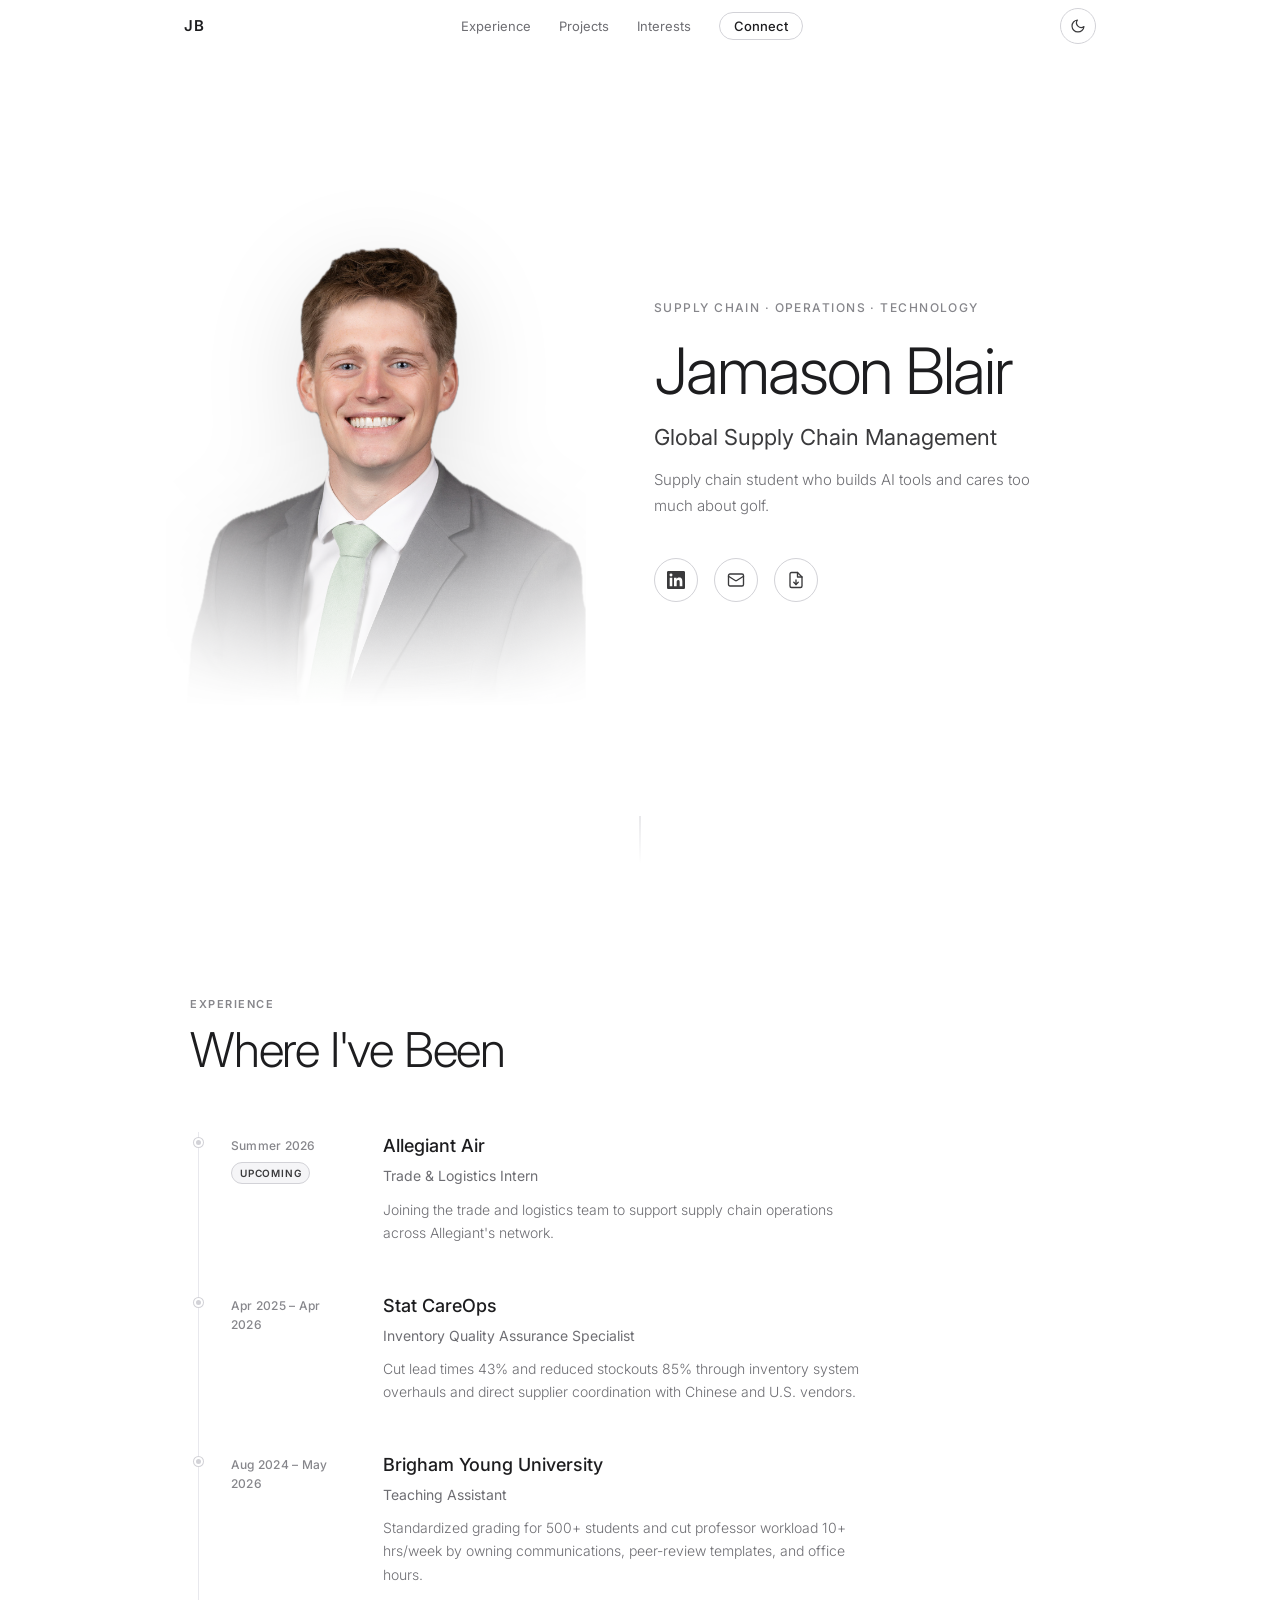
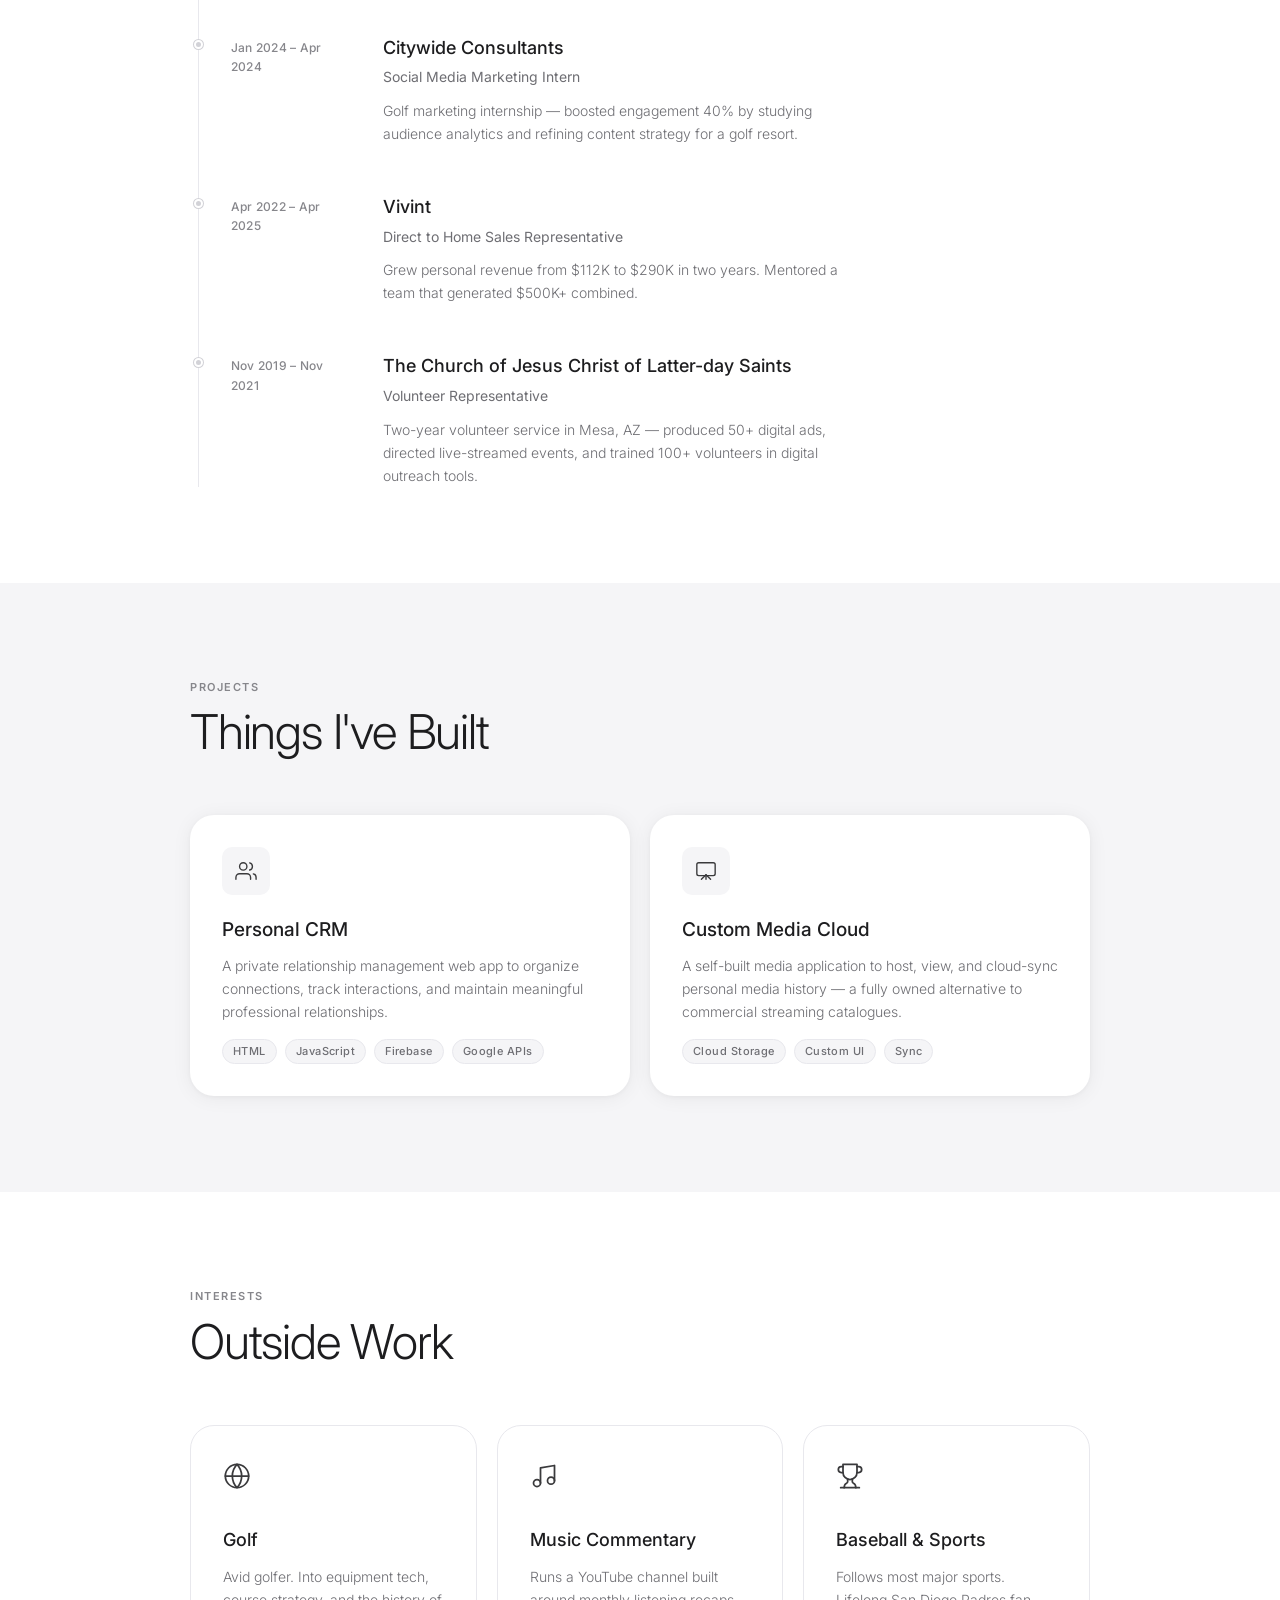
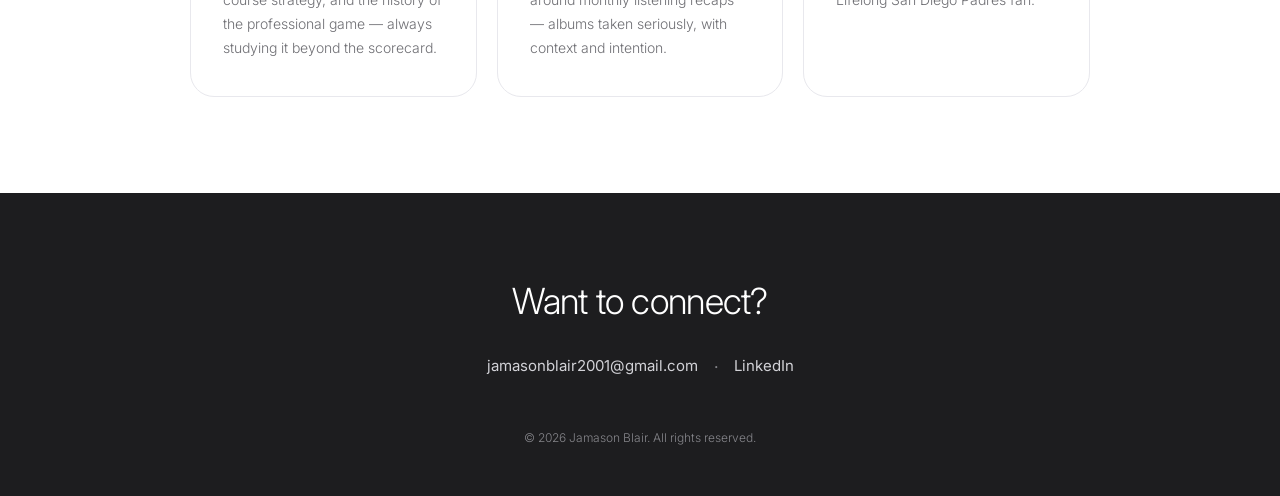
==== online-resume/index.html @ 0e2920b5 "Personalize site and enrich content from resume - Update section titles: The Impact/Builder/Human El" ====
<!DOCTYPE html>
<html lang="en" data-theme="light">
<head>
  <meta charset="UTF-8" />
  <meta name="viewport" content="width=device-width, initial-scale=1.0" />
  <meta name="description" content="Jamason Blair — Global Supply Chain Management. Supply chain student who builds AI tools and cares too much about golf." />
  <title>Jamason Blair</title>
  <meta name="theme-color" id="themeColor" content="#ffffff" />
  <link rel="preconnect" href="https://fonts.googleapis.com" />
  <link rel="preconnect" href="https://fonts.gstatic.com" crossorigin />
  <link href="https://fonts.googleapis.com/css2?family=Inter:wght@300;400;500;600&display=swap" rel="stylesheet" />
  <style>
    /* ─── Reset & Base ─────────────────────────────────────── */
    *, *::before, *::after { box-sizing: border-box; margin: 0; padding: 0; }

    :root,
    [data-theme="light"] {
      --bg:         #ffffff;
      --bg-alt:     #f5f5f7;
      --border:     #e8e8ed;
      --border-mid: #d2d2d7;
      --muted:      #86868b;
      --ink-light:  #6e6e73;
      --ink:        #3a3a3c;
      --ink-dark:   #1d1d1f;
      --footer-bg:  #1d1d1f;
      --footer-fg:  #ffffff;
      --nav-bg:     rgba(255,255,255,0.82);
      --shadow-card: 0 2px 20px rgba(0,0,0,0.06), 0 1px 4px rgba(0,0,0,0.04);
      --shadow-card-hover: 0 8px 40px rgba(0,0,0,0.10), 0 2px 8px rgba(0,0,0,0.06);
    }

    [data-theme="dark"] {
      --bg:         #000000;
      --bg-alt:     #111111;
      --border:     #2a2a2a;
      --border-mid: #3a3a3a;
      --muted:      #636366;
      --ink-light:  #8e8e93;
      --ink:        #aeaeb2;
      --ink-dark:   #f5f5f7;
      --footer-bg:  #111111;
      --footer-fg:  #f5f5f7;
      --nav-bg:     rgba(0,0,0,0.82);
      --shadow-card: 0 2px 20px rgba(0,0,0,0.40), 0 1px 4px rgba(0,0,0,0.30);
      --shadow-card-hover: 0 8px 40px rgba(0,0,0,0.60), 0 2px 8px rgba(0,0,0,0.40);
    }

    :root {
      --font: 'Inter', -apple-system, BlinkMacSystemFont, 'Segoe UI', sans-serif;
      --radius-sm: 10px;
      --radius-md: 16px;
      --radius-lg: 24px;
      --transition: 0.3s cubic-bezier(0.4, 0, 0.2, 1);
    }

    html {
      scroll-behavior: smooth;
      -webkit-font-smoothing: antialiased;
      -moz-osx-font-smoothing: grayscale;
    }

    body {
      font-family: var(--font);
      background: var(--bg);
      color: var(--ink-dark);
      line-height: 1.6;
      overflow-x: hidden;
      transition: background var(--transition), color var(--transition);
    }

    a { color: inherit; text-decoration: none; }
    svg { display: block; }

    /* ─── Scroll Animations ─────────────────────────────────── */
    .fade-up {
      opacity: 0;
      transform: translateY(24px);
      transition: opacity 0.6s var(--transition), transform 0.6s var(--transition);
    }
    .fade-up.visible {
      opacity: 1;
      transform: translateY(0);
    }

    /* ─── Nav ───────────────────────────────────────────────── */
    .nav {
      position: fixed;
      top: 0; left: 0; right: 0;
      z-index: 100;
      background: var(--nav-bg);
      backdrop-filter: saturate(180%) blur(20px);
      -webkit-backdrop-filter: saturate(180%) blur(20px);
      border-bottom: 1px solid var(--border);
      transition: background var(--transition), border-color var(--transition);
    }

    .nav-inner {
      max-width: 960px;
      margin: 0 auto;
      padding: 0 24px;
      height: 52px;
      display: flex;
      align-items: center;
      justify-content: space-between;
      gap: 16px;
    }

    .nav-name {
      font-size: 15px;
      font-weight: 600;
      letter-spacing: 0.04em;
      color: var(--ink-dark);
    }

    .nav-links {
      list-style: none;
      display: flex;
      gap: 28px;
      align-items: center;
    }

    .nav-links a {
      font-size: 13px;
      font-weight: 400;
      color: var(--ink-light);
      transition: color var(--transition);
    }
    .nav-links a:hover { color: var(--ink-dark); }

    .nav-links .nav-cta {
      font-weight: 500;
      color: var(--ink-dark);
      border: 1px solid var(--border-mid);
      border-radius: 20px;
      padding: 5px 14px;
      transition: background var(--transition), color var(--transition), border-color var(--transition);
    }
    .nav-links .nav-cta:hover {
      background: var(--ink-dark);
      color: var(--bg);
      border-color: var(--ink-dark);
    }

    /* ─── Theme Toggle ──────────────────────────────────────── */
    .theme-toggle {
      flex-shrink: 0;
      width: 36px;
      height: 36px;
      border-radius: 50%;
      border: 1px solid var(--border-mid);
      background: transparent;
      color: var(--ink);
      cursor: pointer;
      display: flex;
      align-items: center;
      justify-content: center;
      transition: background var(--transition), color var(--transition), border-color var(--transition), transform var(--transition);
    }
    .theme-toggle:hover {
      background: var(--ink-dark);
      color: var(--bg);
      border-color: var(--ink-dark);
      transform: rotate(15deg);
    }
    .theme-toggle svg { width: 16px; height: 16px; }

    [data-theme="light"] .icon-sun  { display: none; }
    [data-theme="light"] .icon-moon { display: block; }
    [data-theme="dark"]  .icon-moon { display: none; }
    [data-theme="dark"]  .icon-sun  { display: block; }

    /* ─── Hero ──────────────────────────────────────────────── */
    .hero {
      min-height: 100svh;
      display: grid;
      grid-template-columns: 1fr 1fr;
      align-items: center;
      padding: 80px 60px 80px 48px;
      background: var(--bg);
      position: relative;
      max-width: 1100px;
      margin: 0 auto;
      gap: 40px;
    }

    .hero-image {
      display: flex;
      align-items: flex-end;
      justify-content: center;
      height: 100%;
      min-height: 500px;
      position: relative;
    }

    .hero-image::before {
      content: '';
      position: absolute;
      top: 50%;
      left: 50%;
      transform: translate(-50%, -50%);
      width: 85%;
      height: 75%;
      background: radial-gradient(ellipse, rgba(255,255,255,0.07) 0%, transparent 70%);
      pointer-events: none;
      z-index: 0;
      transition: background var(--transition);
    }

    [data-theme="dark"] .hero-image::before {
      background: radial-gradient(ellipse, rgba(255,255,255,0.18) 0%, transparent 68%);
    }

    .hero-image img {
      position: relative;
      z-index: 1;
      width: 100%;
      max-width: 420px;
      height: auto;
      object-fit: contain;
      object-position: bottom center;
      filter: drop-shadow(0 24px 48px rgba(0,0,0,0.12));
      mask-image: linear-gradient(to bottom, black 38%, transparent 82%), radial-gradient(ellipse 88% 95% at 50% 20%, black 45%, transparent 88%);
      -webkit-mask-image: linear-gradient(to bottom, black 38%, transparent 82%), radial-gradient(ellipse 88% 95% at 50% 20%, black 45%, transparent 88%);
      mask-composite: intersect;
      -webkit-mask-composite: source-in;
    }

    .hero-inner {
      display: flex;
      flex-direction: column;
      align-items: flex-start;
      text-align: left;
    }

    .hero-eyebrow {
      font-size: 12px;
      font-weight: 500;
      letter-spacing: 0.12em;
      text-transform: uppercase;
      color: var(--muted);
      margin-bottom: 20px;
    }

    .hero-name {
      font-size: clamp(40px, 5vw, 72px);
      font-weight: 300;
      letter-spacing: -0.03em;
      color: var(--ink-dark);
      line-height: 1.05;
      margin-bottom: 16px;
    }

    .hero-tagline {
      font-size: clamp(16px, 2vw, 22px);
      font-weight: 400;
      color: var(--ink);
      margin-bottom: 12px;
    }

    .hero-sub {
      font-size: 15px;
      font-weight: 300;
      color: var(--ink-light);
      max-width: 400px;
      margin-bottom: 40px;
      line-height: 1.7;
    }

    .hero-actions {
      display: flex;
      gap: 16px;
      align-items: center;
      position: relative;
    }

    .icon-link {
      position: relative;
      width: 44px;
      height: 44px;
      border-radius: 50%;
      border: 1px solid var(--border-mid);
      display: flex;
      align-items: center;
      justify-content: center;
      color: var(--ink);
      transition: background var(--transition), color var(--transition), border-color var(--transition), transform var(--transition);
    }
    .icon-link svg { width: 18px; height: 18px; }
    .icon-link:hover {
      background: var(--ink-dark);
      color: var(--bg);
      border-color: var(--ink-dark);
      transform: translateY(-2px);
    }

    .icon-label {
      position: absolute;
      top: calc(100% + 8px);
      left: 50%;
      transform: translateX(-50%);
      font-size: 11px;
      font-weight: 400;
      color: var(--ink-light);
      white-space: nowrap;
      opacity: 0;
      pointer-events: none;
      transition: opacity 0.2s ease;
    }
    .icon-link:hover .icon-label { opacity: 1; }

    .hero-scroll-hint {
      position: absolute;
      bottom: 36px;
      left: 50%;
      transform: translateX(-50%);
    }
    .hero-scroll-hint span {
      display: block;
      width: 1px;
      height: 48px;
      background: linear-gradient(to bottom, var(--border-mid), transparent);
      animation: scrollPulse 2s ease-in-out infinite;
    }
    @keyframes scrollPulse {
      0%, 100% { opacity: 0.3; transform: scaleY(1); }
      50% { opacity: 1; transform: scaleY(1.2); }
    }

    /* ─── Sections ──────────────────────────────────────────── */
    .section {
      padding: 96px 24px;
      background: var(--bg);
    }
    .section-alt { background: var(--bg-alt); }

    .section-inner {
      max-width: 900px;
      margin: 0 auto;
    }

    .section-header { margin-bottom: 56px; }

    .section-label {
      font-size: 11px;
      font-weight: 600;
      letter-spacing: 0.14em;
      text-transform: uppercase;
      color: var(--muted);
      margin-bottom: 10px;
    }

    .section-title {
      font-size: clamp(32px, 5vw, 48px);
      font-weight: 300;
      letter-spacing: -0.025em;
      color: var(--ink-dark);
      line-height: 1.1;
    }

    /* ─── Timeline ──────────────────────────────────────────── */
    .timeline {
      display: flex;
      flex-direction: column;
      border-left: 1px solid var(--border);
      padding-left: 32px;
      margin-left: 8px;
    }

    .timeline-item {
      position: relative;
      padding-bottom: 48px;
      display: grid;
      grid-template-columns: 120px 1fr;
      gap: 0 32px;
    }
    .timeline-item:last-child { padding-bottom: 0; }

    .timeline-item::before {
      content: '';
      position: absolute;
      left: -37px;
      top: 6px;
      width: 9px;
      height: 9px;
      border-radius: 50%;
      background: var(--border-mid);
      border: 2px solid var(--bg);
      box-shadow: 0 0 0 1px var(--border-mid);
    }

    .timeline-meta {
      padding-top: 4px;
      display: flex;
      flex-direction: column;
      gap: 6px;
    }

    .timeline-date {
      font-size: 12px;
      font-weight: 500;
      color: var(--muted);
      letter-spacing: 0.02em;
    }

    .timeline-status {
      display: inline-block;
      font-size: 10px;
      font-weight: 600;
      letter-spacing: 0.08em;
      text-transform: uppercase;
      padding: 2px 8px;
      border-radius: 20px;
      width: fit-content;
    }
    .timeline-status.upcoming {
      background: var(--bg-alt);
      color: var(--ink);
      border: 1px solid var(--border-mid);
    }

    .timeline-company {
      font-size: 18px;
      font-weight: 500;
      color: var(--ink-dark);
      margin-bottom: 4px;
    }

    .timeline-role {
      font-size: 14px;
      font-weight: 400;
      color: var(--ink-light);
      margin-bottom: 10px;
    }

    .timeline-desc {
      font-size: 14px;
      font-weight: 300;
      color: var(--ink-light);
      line-height: 1.65;
      max-width: 480px;
    }

    /* ─── Projects ──────────────────────────────────────────── */
    .projects-grid {
      display: grid;
      grid-template-columns: repeat(auto-fit, minmax(320px, 1fr));
      gap: 20px;
    }

    .project-card {
      background: var(--bg);
      border-radius: var(--radius-lg);
      padding: 32px;
      box-shadow: var(--shadow-card);
      transition: transform var(--transition), box-shadow var(--transition);
      display: flex;
      flex-direction: column;
      gap: 20px;
    }
    .project-card:hover {
      transform: translateY(-4px);
      box-shadow: var(--shadow-card-hover);
    }

    .project-icon {
      width: 48px;
      height: 48px;
      background: var(--bg-alt);
      border-radius: var(--radius-sm);
      display: flex;
      align-items: center;
      justify-content: center;
      color: var(--ink);
    }
    .project-icon svg { width: 22px; height: 22px; }

    .project-title {
      font-size: 19px;
      font-weight: 500;
      color: var(--ink-dark);
      margin-bottom: 8px;
    }

    .project-desc {
      font-size: 14px;
      font-weight: 300;
      color: var(--ink-light);
      line-height: 1.65;
      margin-bottom: 16px;
    }

    .project-tags {
      display: flex;
      flex-wrap: wrap;
      gap: 8px;
      margin-top: auto;
    }
    .project-tags span {
      font-size: 11px;
      font-weight: 500;
      letter-spacing: 0.04em;
      color: var(--ink-light);
      background: var(--bg-alt);
      border: 1px solid var(--border);
      border-radius: 20px;
      padding: 3px 10px;
    }

    /* ─── Interests ─────────────────────────────────────────── */
    .interests-grid {
      display: grid;
      grid-template-columns: repeat(auto-fit, minmax(280px, 1fr));
      gap: 20px;
    }

    .interest-card {
      padding: 36px 32px;
      border: 1px solid var(--border);
      border-radius: var(--radius-lg);
      transition: border-color var(--transition), transform var(--transition);
    }
    .interest-card:hover {
      border-color: var(--muted);
      transform: translateY(-3px);
    }

    .interest-icon {
      width: 44px;
      height: 44px;
      color: var(--ink);
      margin-bottom: 20px;
    }
    .interest-icon svg { width: 28px; height: 28px; }

    .interest-title {
      font-size: 18px;
      font-weight: 500;
      color: var(--ink-dark);
      margin-bottom: 10px;
    }

    .interest-desc {
      font-size: 14px;
      font-weight: 300;
      color: var(--ink-light);
      line-height: 1.7;
    }

    /* ─── Footer ────────────────────────────────────────────── */
    .footer {
      background: var(--footer-bg);
      color: var(--footer-fg);
      padding: 80px 24px 48px;
      text-align: center;
      transition: background var(--transition), color var(--transition);
    }

    .footer-inner { max-width: 600px; margin: 0 auto; }

    .footer-cta {
      font-size: clamp(26px, 4vw, 36px);
      font-weight: 300;
      letter-spacing: -0.02em;
      margin-bottom: 24px;
    }

    .footer-links {
      display: flex;
      align-items: center;
      justify-content: center;
      gap: 16px;
      margin-bottom: 48px;
      flex-wrap: wrap;
    }

    .footer-links a {
      font-size: 15px;
      font-weight: 400;
      color: var(--border-mid);
      border-bottom: 1px solid transparent;
      padding-bottom: 1px;
      transition: color var(--transition), border-color var(--transition);
    }
    .footer-links a:hover {
      color: var(--footer-fg);
      border-color: var(--muted);
    }

    .footer-divider { color: var(--muted); }

    .footer-copy {
      font-size: 12px;
      color: var(--muted);
      font-weight: 300;
    }

    /* ─── Responsive ────────────────────────────────────────── */
    @media (max-width: 768px) {
      .hero {
        grid-template-columns: 1fr;
        padding: 88px 24px 60px;
        text-align: center;
        gap: 0;
      }
      .hero-image {
        min-height: 320px;
        align-items: center;
      }
      .hero-image img { max-width: 260px; }
      .hero-inner { align-items: center; text-align: center; }
      .hero-sub { margin-left: auto; margin-right: auto; }
      .hero-actions { justify-content: center; }
      .hero-scroll-hint { display: none; }
    }

    @media (max-width: 680px) {
      .nav-links { display: none; }
      .section { padding: 72px 20px; }
      .timeline { padding-left: 20px; margin-left: 4px; }
      .timeline-item { grid-template-columns: 1fr; gap: 6px; }
      .timeline-item::before { left: -25px; }
      .timeline-meta { flex-direction: row; align-items: center; gap: 10px; }
      .projects-grid, .interests-grid { grid-template-columns: 1fr; }
    }
  </style>
</head>
<body>

  <!-- NAV -->
  <nav class="nav" id="nav">
    <div class="nav-inner">
      <span class="nav-name">JB</span>
      <ul class="nav-links">
        <li><a href="#impact">Experience</a></li>
        <li><a href="#builder">Projects</a></li>
        <li><a href="#human">Interests</a></li>
        <li><a href="#footer" class="nav-cta">Connect</a></li>
      </ul>
      <button class="theme-toggle" id="themeToggle" aria-label="Toggle dark mode">
        <svg class="icon-sun" xmlns="http://www.w3.org/2000/svg" viewBox="0 0 24 24" fill="none" stroke="currentColor" stroke-width="1.8" stroke-linecap="round" stroke-linejoin="round"><circle cx="12" cy="12" r="4"/><path d="M12 2v2M12 20v2M4.93 4.93l1.41 1.41M17.66 17.66l1.41 1.41M2 12h2M20 12h2M4.93 19.07l1.41-1.41M17.66 6.34l1.41-1.41"/></svg>
        <svg class="icon-moon" xmlns="http://www.w3.org/2000/svg" viewBox="0 0 24 24" fill="none" stroke="currentColor" stroke-width="1.8" stroke-linecap="round" stroke-linejoin="round"><path d="M21 12.79A9 9 0 1 1 11.21 3 7 7 0 0 0 21 12.79z"/></svg>
      </button>
    </div>
  </nav>

  <!-- HERO -->
  <section class="hero" id="hero">
    <div class="hero-image fade-up">
      <img src="headshot.png" alt="Jamason Blair" />
    </div>
    <div class="hero-inner fade-up">
      <p class="hero-eyebrow">Supply Chain · Operations · Technology</p>
      <h1 class="hero-name">Jamason Blair</h1>
      <p class="hero-tagline">Global Supply Chain Management</p>
      <p class="hero-sub">Supply chain student who builds AI tools and cares too much about golf.</p>
      <div class="hero-actions">
        <a href="https://linkedin.com/in/jamason-blair" target="_blank" rel="noopener" class="icon-link" aria-label="LinkedIn">
          <svg xmlns="http://www.w3.org/2000/svg" viewBox="0 0 24 24" fill="currentColor"><path d="M20.447 20.452H16.89v-5.569c0-1.328-.027-3.037-1.852-3.037-1.853 0-2.136 1.445-2.136 2.939v5.667H9.351V9h3.414v1.561h.046c.477-.9 1.637-1.85 3.37-1.85 3.601 0 4.267 2.37 4.267 5.455v6.286zM5.337 7.433a1.983 1.983 0 01-1.98-1.981 1.982 1.982 0 111.981 1.981zm1.71 13.019H3.623V9h3.424v11.452zM22.225 0H1.771C.792 0 0 .774 0 1.729v20.542C0 23.227.792 24 1.771 24h20.451C23.2 24 24 23.227 24 22.271V1.729C24 .774 23.2 0 22.222 0h.003z"/></svg>
          <span class="icon-label">LinkedIn</span>
        </a>
        <a href="mailto:jamasonblair2001@gmail.com" class="icon-link" aria-label="Email">
          <svg xmlns="http://www.w3.org/2000/svg" viewBox="0 0 24 24" fill="none" stroke="currentColor" stroke-width="1.8" stroke-linecap="round" stroke-linejoin="round"><rect width="20" height="16" x="2" y="4" rx="2"/><path d="m22 7-8.97 5.7a1.94 1.94 0 0 1-2.06 0L2 7"/></svg>
          <span class="icon-label">Email</span>
        </a>
        <a href="Resume.pdf" download class="icon-link" aria-label="Download Resume">
          <svg xmlns="http://www.w3.org/2000/svg" viewBox="0 0 24 24" fill="none" stroke="currentColor" stroke-width="1.8" stroke-linecap="round" stroke-linejoin="round"><path d="M14 2H6a2 2 0 0 0-2 2v16a2 2 0 0 0 2 2h12a2 2 0 0 0 2-2V8z"/><polyline points="14 2 14 8 20 8"/><line x1="12" y1="18" x2="12" y2="12"/><polyline points="9 15 12 18 15 15"/></svg>
          <span class="icon-label">Resume</span>
        </a>
      </div>
    </div>
    <div class="hero-scroll-hint" aria-hidden="true">
      <span></span>
    </div>
  </section>

  <!-- IMPACT / EXPERIENCE -->
  <section class="section" id="impact">
    <div class="section-inner">
      <div class="section-header fade-up">
        <p class="section-label">Experience</p>
        <h2 class="section-title">Where I've Been</h2>
      </div>
      <div class="timeline">

        <div class="timeline-item fade-up">
          <div class="timeline-meta">
            <span class="timeline-date">Summer 2026</span>
            <span class="timeline-status upcoming">Upcoming</span>
          </div>
          <div class="timeline-content">
            <h3 class="timeline-company">Allegiant Air</h3>
            <p class="timeline-role">Trade &amp; Logistics Intern</p>
            <p class="timeline-desc">Joining the trade and logistics team to support supply chain operations across Allegiant's network.</p>
          </div>
        </div>

        <div class="timeline-item fade-up">
          <div class="timeline-meta">
            <span class="timeline-date">Apr 2025 – Apr 2026</span>
          </div>
          <div class="timeline-content">
            <h3 class="timeline-company">Stat CareOps</h3>
            <p class="timeline-role">Inventory Quality Assurance Specialist</p>
            <p class="timeline-desc">Cut lead times 43% and reduced stockouts 85% through inventory system overhauls and direct supplier coordination with Chinese and U.S. vendors.</p>
          </div>
        </div>

        <div class="timeline-item fade-up">
          <div class="timeline-meta">
            <span class="timeline-date">Aug 2024 – May 2026</span>
          </div>
          <div class="timeline-content">
            <h3 class="timeline-company">Brigham Young University</h3>
            <p class="timeline-role">Teaching Assistant</p>
            <p class="timeline-desc">Standardized grading for 500+ students and cut professor workload 10+ hrs/week by owning communications, peer-review templates, and office hours.</p>
          </div>
        </div>

        <div class="timeline-item fade-up">
          <div class="timeline-meta">
            <span class="timeline-date">Jan 2024 – Apr 2024</span>
          </div>
          <div class="timeline-content">
            <h3 class="timeline-company">Citywide Consultants</h3>
            <p class="timeline-role">Social Media Marketing Intern</p>
            <p class="timeline-desc">Golf marketing internship — boosted engagement 40% by studying audience analytics and refining content strategy for a golf resort.</p>
          </div>
        </div>

        <div class="timeline-item fade-up">
          <div class="timeline-meta">
            <span class="timeline-date">Apr 2022 – Apr 2025</span>
          </div>
          <div class="timeline-content">
            <h3 class="timeline-company">Vivint</h3>
            <p class="timeline-role">Direct to Home Sales Representative</p>
            <p class="timeline-desc">Grew personal revenue from $112K to $290K in two years. Mentored a team that generated $500K+ combined.</p>
          </div>
        </div>

        <div class="timeline-item fade-up">
          <div class="timeline-meta">
            <span class="timeline-date">Nov 2019 – Nov 2021</span>
          </div>
          <div class="timeline-content">
            <h3 class="timeline-company">The Church of Jesus Christ of Latter-day Saints</h3>
            <p class="timeline-role">Volunteer Representative</p>
            <p class="timeline-desc">Two-year volunteer service in Mesa, AZ — produced 50+ digital ads, directed live-streamed events, and trained 100+ volunteers in digital outreach tools.</p>
          </div>
        </div>

      </div>
    </div>
  </section>

  <!-- BUILDER / PROJECTS -->
  <section class="section section-alt" id="builder">
    <div class="section-inner">
      <div class="section-header fade-up">
        <p class="section-label">Projects</p>
        <h2 class="section-title">Things I've Built</h2>
      </div>
      <div class="projects-grid">

        <div class="project-card fade-up">
          <div class="project-icon" aria-hidden="true">
            <svg xmlns="http://www.w3.org/2000/svg" viewBox="0 0 24 24" fill="none" stroke="currentColor" stroke-width="1.5" stroke-linecap="round" stroke-linejoin="round"><path d="M17 21v-2a4 4 0 0 0-4-4H5a4 4 0 0 0-4 4v2"/><circle cx="9" cy="7" r="4"/><path d="M23 21v-2a4 4 0 0 0-3-3.87"/><path d="M16 3.13a4 4 0 0 1 0 7.75"/></svg>
          </div>
          <div class="project-body">
            <h3 class="project-title">Personal CRM</h3>
            <p class="project-desc">A private relationship management web app to organize connections, track interactions, and maintain meaningful professional relationships.</p>
            <div class="project-tags">
              <span>HTML</span><span>JavaScript</span><span>Firebase</span><span>Google APIs</span>
            </div>
          </div>
        </div>

        <div class="project-card fade-up">
          <div class="project-icon" aria-hidden="true">
            <svg xmlns="http://www.w3.org/2000/svg" viewBox="0 0 24 24" fill="none" stroke="currentColor" stroke-width="1.5" stroke-linecap="round" stroke-linejoin="round"><rect x="2" y="3" width="20" height="14" rx="2"/><path d="m7 21 5-5 5 5"/><path d="M12 16v5"/></svg>
          </div>
          <div class="project-body">
            <h3 class="project-title">Custom Media Cloud</h3>
            <p class="project-desc">A self-built media application to host, view, and cloud-sync personal media history — a fully owned alternative to commercial streaming catalogues.</p>
            <div class="project-tags">
              <span>Cloud Storage</span><span>Custom UI</span><span>Sync</span>
            </div>
          </div>
        </div>

      </div>
    </div>
  </section>

  <!-- HUMAN ELEMENT / INTERESTS -->
  <section class="section" id="human">
    <div class="section-inner">
      <div class="section-header fade-up">
        <p class="section-label">Interests</p>
        <h2 class="section-title">Outside Work</h2>
      </div>
      <div class="interests-grid">

        <div class="interest-card fade-up">
          <div class="interest-icon" aria-hidden="true">
            <svg xmlns="http://www.w3.org/2000/svg" viewBox="0 0 24 24" fill="none" stroke="currentColor" stroke-width="1.5" stroke-linecap="round" stroke-linejoin="round"><circle cx="12" cy="12" r="10"/><path d="M12 2a14.5 14.5 0 0 0 0 20 14.5 14.5 0 0 0 0-20"/><path d="M2 12h20"/></svg>
          </div>
          <h3 class="interest-title">Golf</h3>
          <p class="interest-desc">Avid golfer. Into equipment tech, course strategy, and the history of the professional game — always studying it beyond the scorecard.</p>
        </div>

        <div class="interest-card fade-up">
          <div class="interest-icon" aria-hidden="true">
            <svg xmlns="http://www.w3.org/2000/svg" viewBox="0 0 24 24" fill="none" stroke="currentColor" stroke-width="1.5" stroke-linecap="round" stroke-linejoin="round"><path d="M9 18V5l12-2v13"/><circle cx="6" cy="18" r="3"/><circle cx="18" cy="16" r="3"/></svg>
          </div>
          <h3 class="interest-title">Music Commentary</h3>
          <p class="interest-desc">Runs a YouTube channel built around monthly listening recaps — albums taken seriously, with context and intention.</p>
        </div>

        <div class="interest-card fade-up">
          <div class="interest-icon" aria-hidden="true">
            <svg xmlns="http://www.w3.org/2000/svg" viewBox="0 0 24 24" fill="none" stroke="currentColor" stroke-width="1.5" stroke-linecap="round" stroke-linejoin="round"><path d="M6 9H4.5a2.5 2.5 0 0 1 0-5H6"/><path d="M18 9h1.5a2.5 2.5 0 0 0 0-5H18"/><path d="M4 22h16"/><path d="M10 14.66V17c0 .55-.47.98-.97 1.21C7.85 18.75 7 20.24 7 22"/><path d="M14 14.66V17c0 .55.47.98.97 1.21C16.15 18.75 17 20.24 17 22"/><path d="M18 2H6v7a6 6 0 0 0 12 0V2z"/></svg>
          </div>
          <h3 class="interest-title">Baseball &amp; Sports</h3>
          <p class="interest-desc">Follows most major sports. Lifelong San Diego Padres fan.</p>
        </div>

      </div>
    </div>
  </section>

  <!-- FOOTER -->
  <footer class="footer" id="footer">
    <div class="footer-inner fade-up">
      <p class="footer-cta">Want to connect?</p>
      <div class="footer-links">
        <a href="mailto:jamasonblair2001@gmail.com">jamasonblair2001@gmail.com</a>
        <span class="footer-divider" aria-hidden="true">·</span>
        <a href="https://linkedin.com/in/jamason-blair" target="_blank" rel="noopener">LinkedIn</a>
      </div>
      <p class="footer-copy">&copy; <span id="year"></span> Jamason Blair. All rights reserved.</p>
    </div>
  </footer>

  <script>
    document.getElementById('year').textContent = new Date().getFullYear();

    // Theme toggle
    const html = document.documentElement;
    const themeToggle = document.getElementById('themeToggle');
    const themeColor = document.getElementById('themeColor');
    const savedTheme = localStorage.getItem('theme');
    const prefersDark = window.matchMedia('(prefers-color-scheme: dark)').matches;
    const initialTheme = savedTheme ?? (prefersDark ? 'dark' : 'light');
    html.setAttribute('data-theme', initialTheme);
    themeColor.content = initialTheme === 'dark' ? '#000000' : '#ffffff';

    themeToggle.addEventListener('click', () => {
      const next = html.getAttribute('data-theme') === 'dark' ? 'light' : 'dark';
      html.setAttribute('data-theme', next);
      localStorage.setItem('theme', next);
      themeColor.content = next === 'dark' ? '#000000' : '#ffffff';
    });

    // Scroll-triggered fade-up
    const observer = new IntersectionObserver(
      (entries) => {
        entries.forEach((entry) => {
          if (entry.isIntersecting) {
            entry.target.classList.add('visible');
            observer.unobserve(entry.target);
          }
        });
      },
      { threshold: 0.12, rootMargin: '0px 0px -40px 0px' }
    );

    document.querySelectorAll('.fade-up').forEach((el) => {
      const siblings = el.parentElement.querySelectorAll('.fade-up');
      siblings.forEach((sib, idx) => { sib.style.transitionDelay = `${idx * 80}ms`; });
      observer.observe(el);
    });

    // Nav border on scroll
    const nav = document.getElementById('nav');
    window.addEventListener('scroll', () => {
      nav.style.borderBottomColor = window.scrollY > 10 ? 'var(--border)' : 'transparent';
    }, { passive: true });

    // Active nav highlighting
    const sections = document.querySelectorAll('section[id], footer[id]');
    const navLinks = document.querySelectorAll('.nav-links a');

    const sectionObserver = new IntersectionObserver(
      (entries) => {
        entries.forEach((entry) => {
          if (entry.isIntersecting) {
            navLinks.forEach((link) => {
              link.style.color = link.getAttribute('href') === `#${entry.target.id}` ? 'var(--ink-dark)' : '';
            });
          }
        });
      },
      { threshold: 0.4 }
    );

    sections.forEach((s) => sectionObserver.observe(s));
  </script>
</body>
</html>
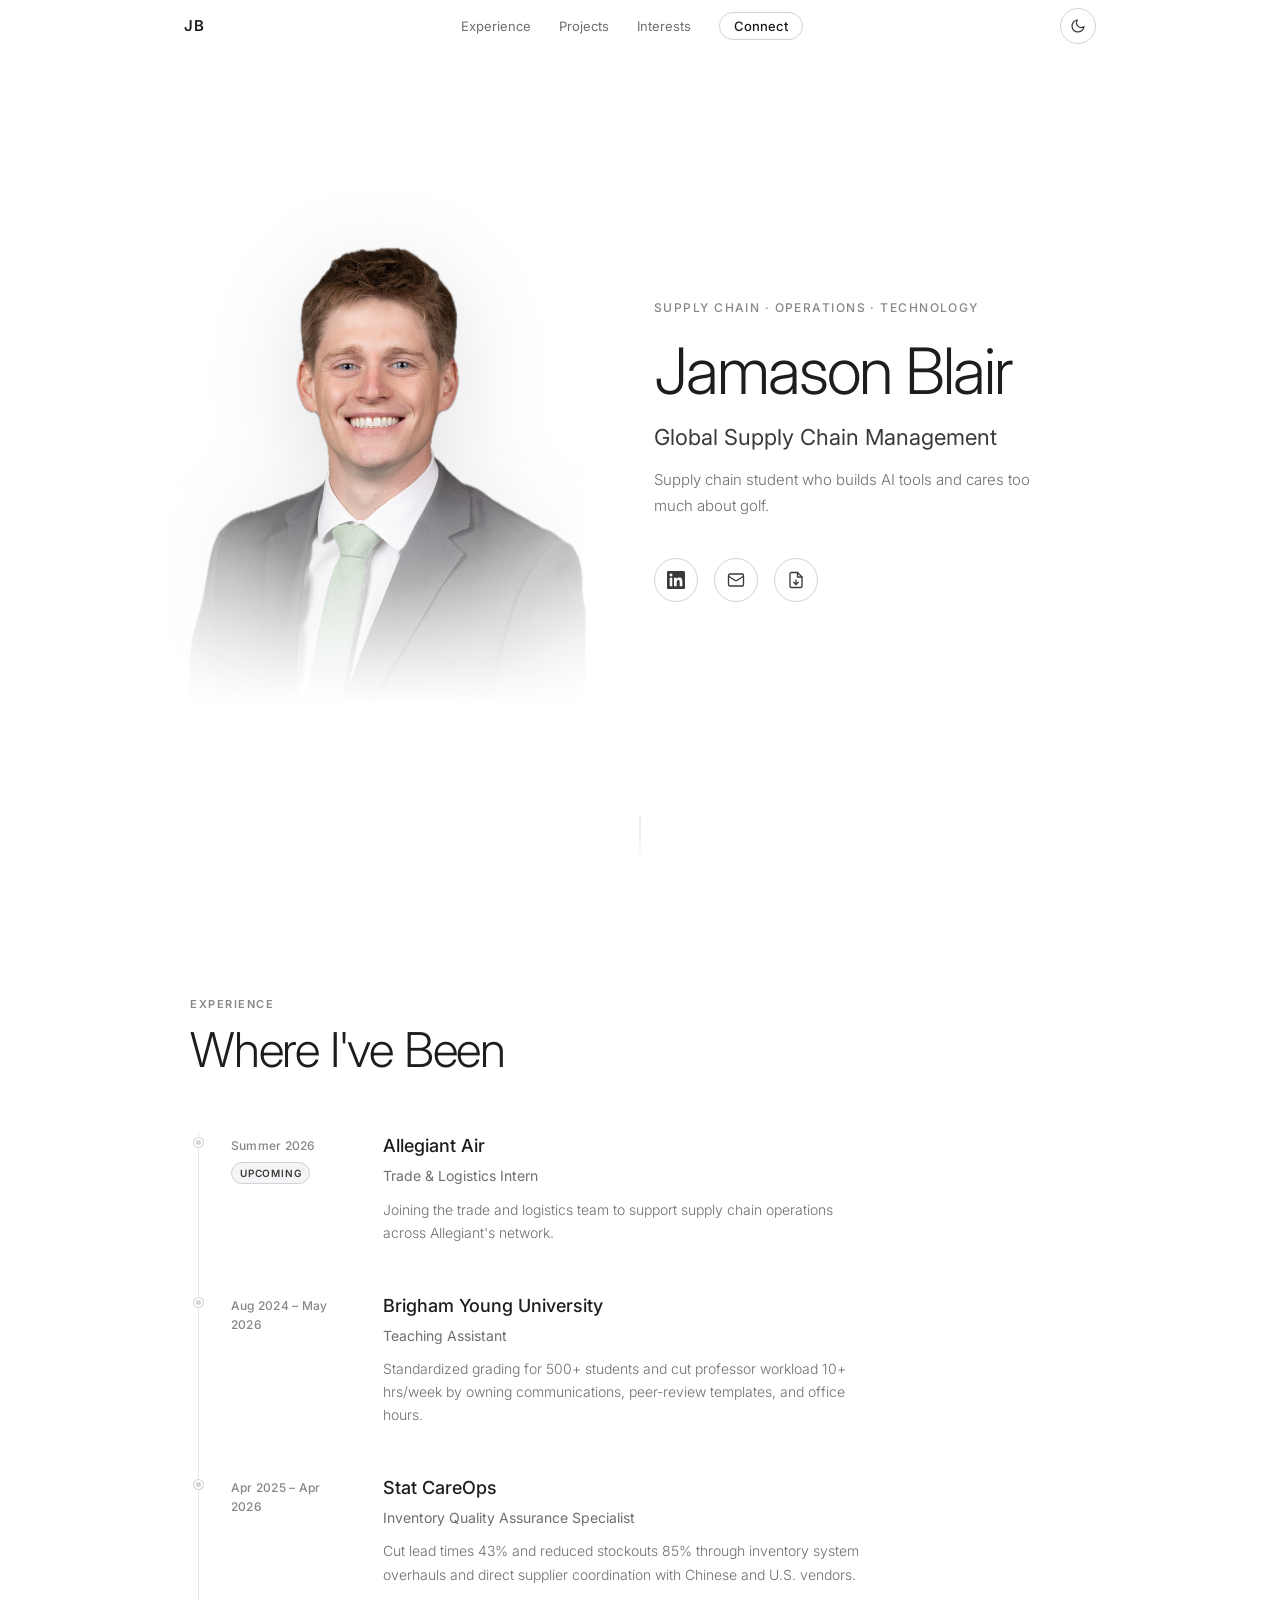
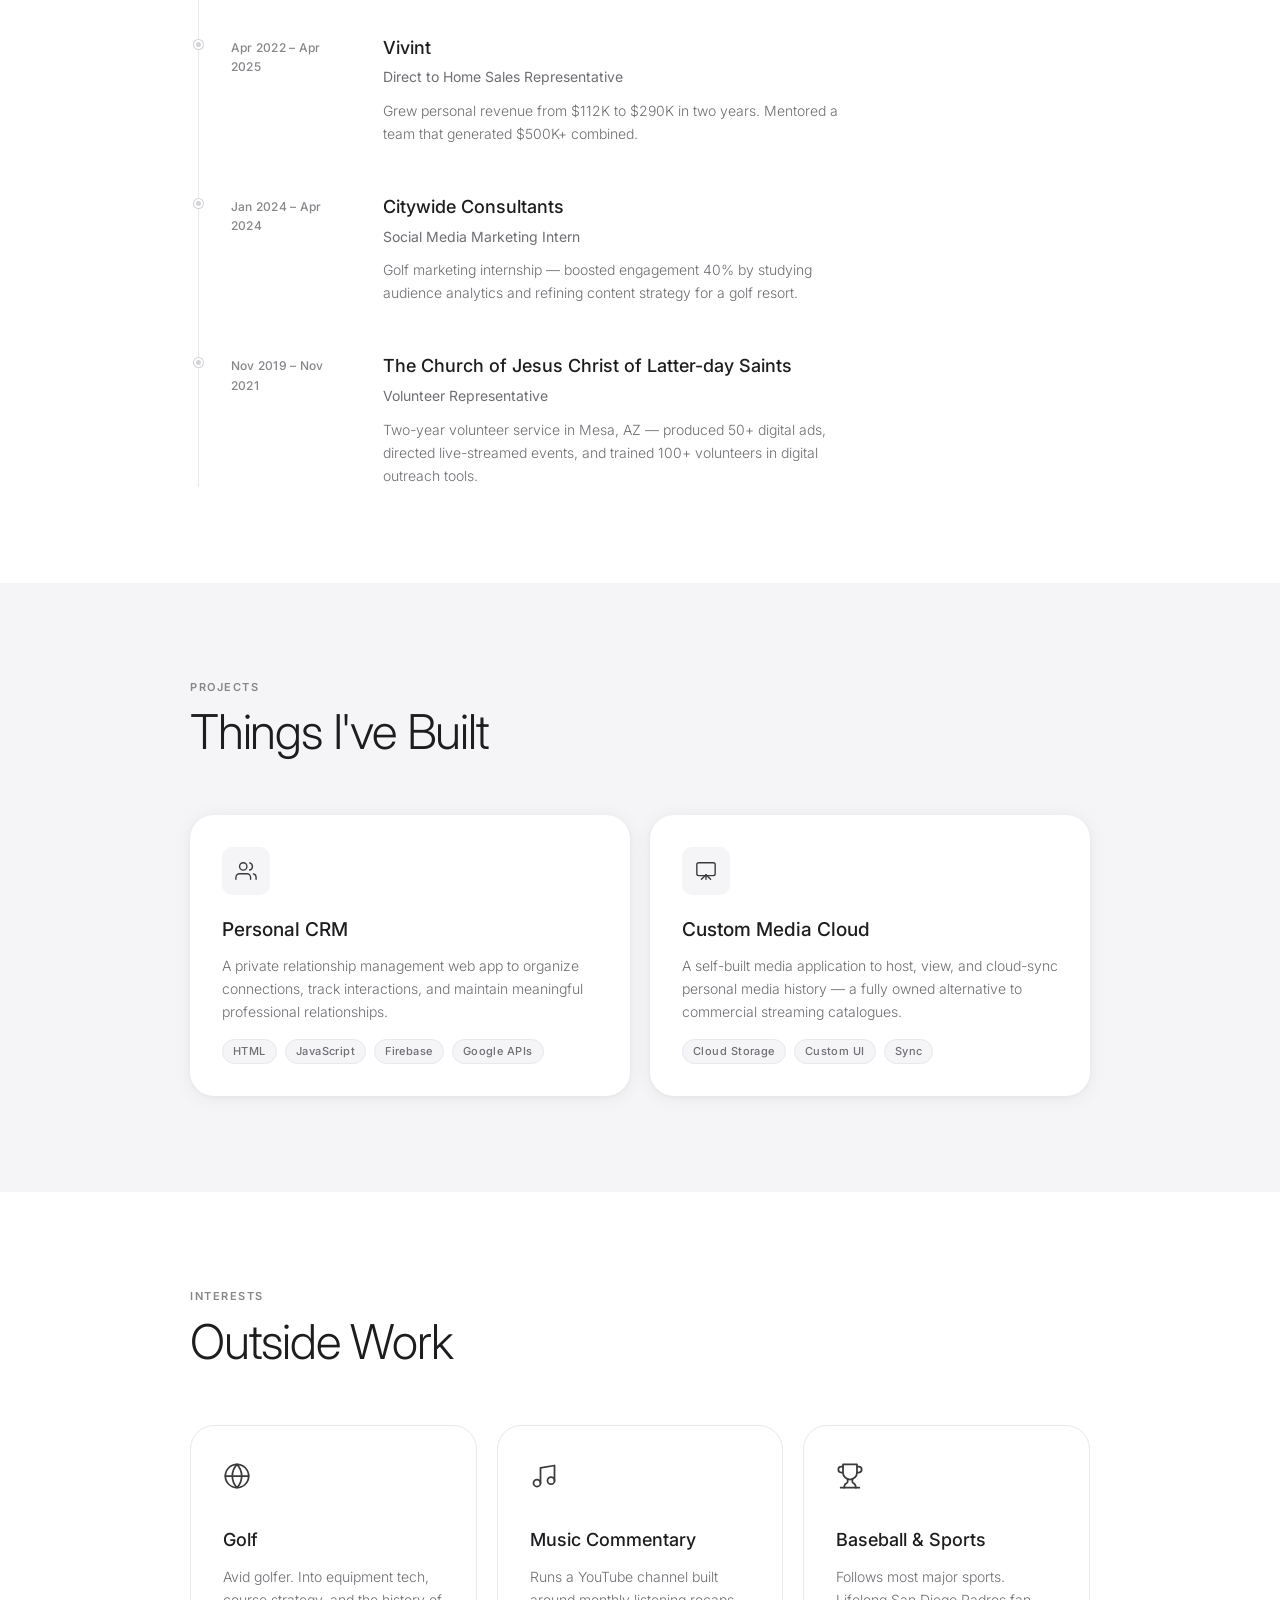
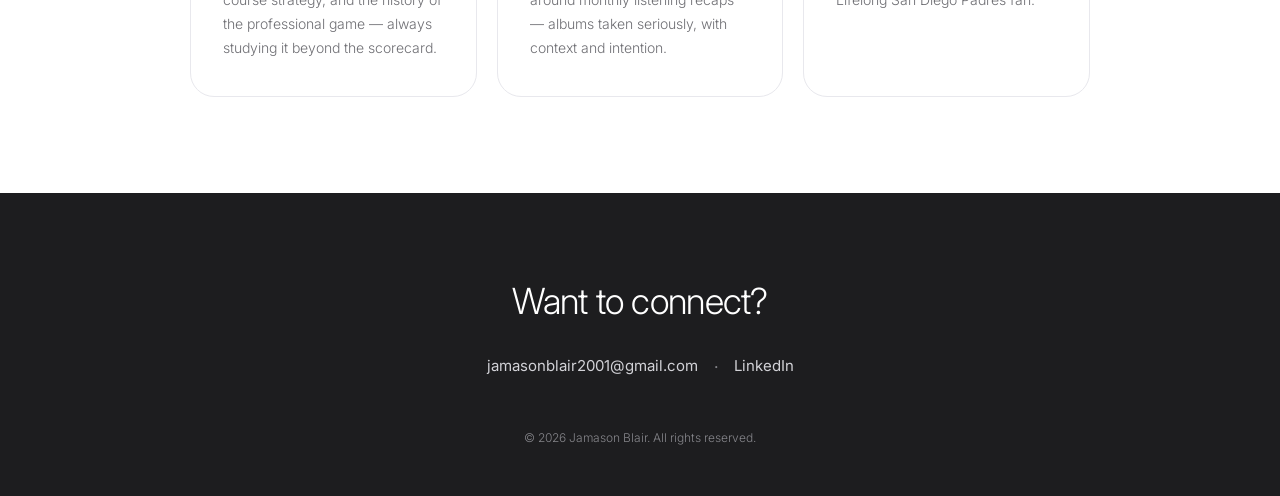
==== commit 0fa8546d: "Fix headshot path and reorder timeline chronologically - Fix broken image: headshot.png → assets/hea" ====
--- a/online-resume/index.html
+++ b/online-resume/index.html
@@ -697,6 +697,17 @@
 
         <div class="timeline-item fade-up">
           <div class="timeline-meta">
+            <span class="timeline-date">Aug 2024 – May 2026</span>
+          </div>
+          <div class="timeline-content">
+            <h3 class="timeline-company">Brigham Young University</h3>
+            <p class="timeline-role">Teaching Assistant</p>
+            <p class="timeline-desc">Standardized grading for 500+ students and cut professor workload 10+ hrs/week by owning communications, peer-review templates, and office hours.</p>
+          </div>
+        </div>
+
+        <div class="timeline-item fade-up">
+          <div class="timeline-meta">
             <span class="timeline-date">Apr 2025 – Apr 2026</span>
           </div>
           <div class="timeline-content">
@@ -708,12 +719,12 @@
 
         <div class="timeline-item fade-up">
           <div class="timeline-meta">
-            <span class="timeline-date">Aug 2024 – May 2026</span>
+            <span class="timeline-date">Apr 2022 – Apr 2025</span>
           </div>
           <div class="timeline-content">
-            <h3 class="timeline-company">Brigham Young University</h3>
-            <p class="timeline-role">Teaching Assistant</p>
-            <p class="timeline-desc">Standardized grading for 500+ students and cut professor workload 10+ hrs/week by owning communications, peer-review templates, and office hours.</p>
+            <h3 class="timeline-company">Vivint</h3>
+            <p class="timeline-role">Direct to Home Sales Representative</p>
+            <p class="timeline-desc">Grew personal revenue from $112K to $290K in two years. Mentored a team that generated $500K+ combined.</p>
           </div>
         </div>
 
@@ -725,17 +736,6 @@
             <h3 class="timeline-company">Citywide Consultants</h3>
             <p class="timeline-role">Social Media Marketing Intern</p>
             <p class="timeline-desc">Golf marketing internship — boosted engagement 40% by studying audience analytics and refining content strategy for a golf resort.</p>
-          </div>
-        </div>
-
-        <div class="timeline-item fade-up">
-          <div class="timeline-meta">
-            <span class="timeline-date">Apr 2022 – Apr 2025</span>
-          </div>
-          <div class="timeline-content">
-            <h3 class="timeline-company">Vivint</h3>
-            <p class="timeline-role">Direct to Home Sales Representative</p>
-            <p class="timeline-desc">Grew personal revenue from $112K to $290K in two years. Mentored a team that generated $500K+ combined.</p>
           </div>
         </div>
 
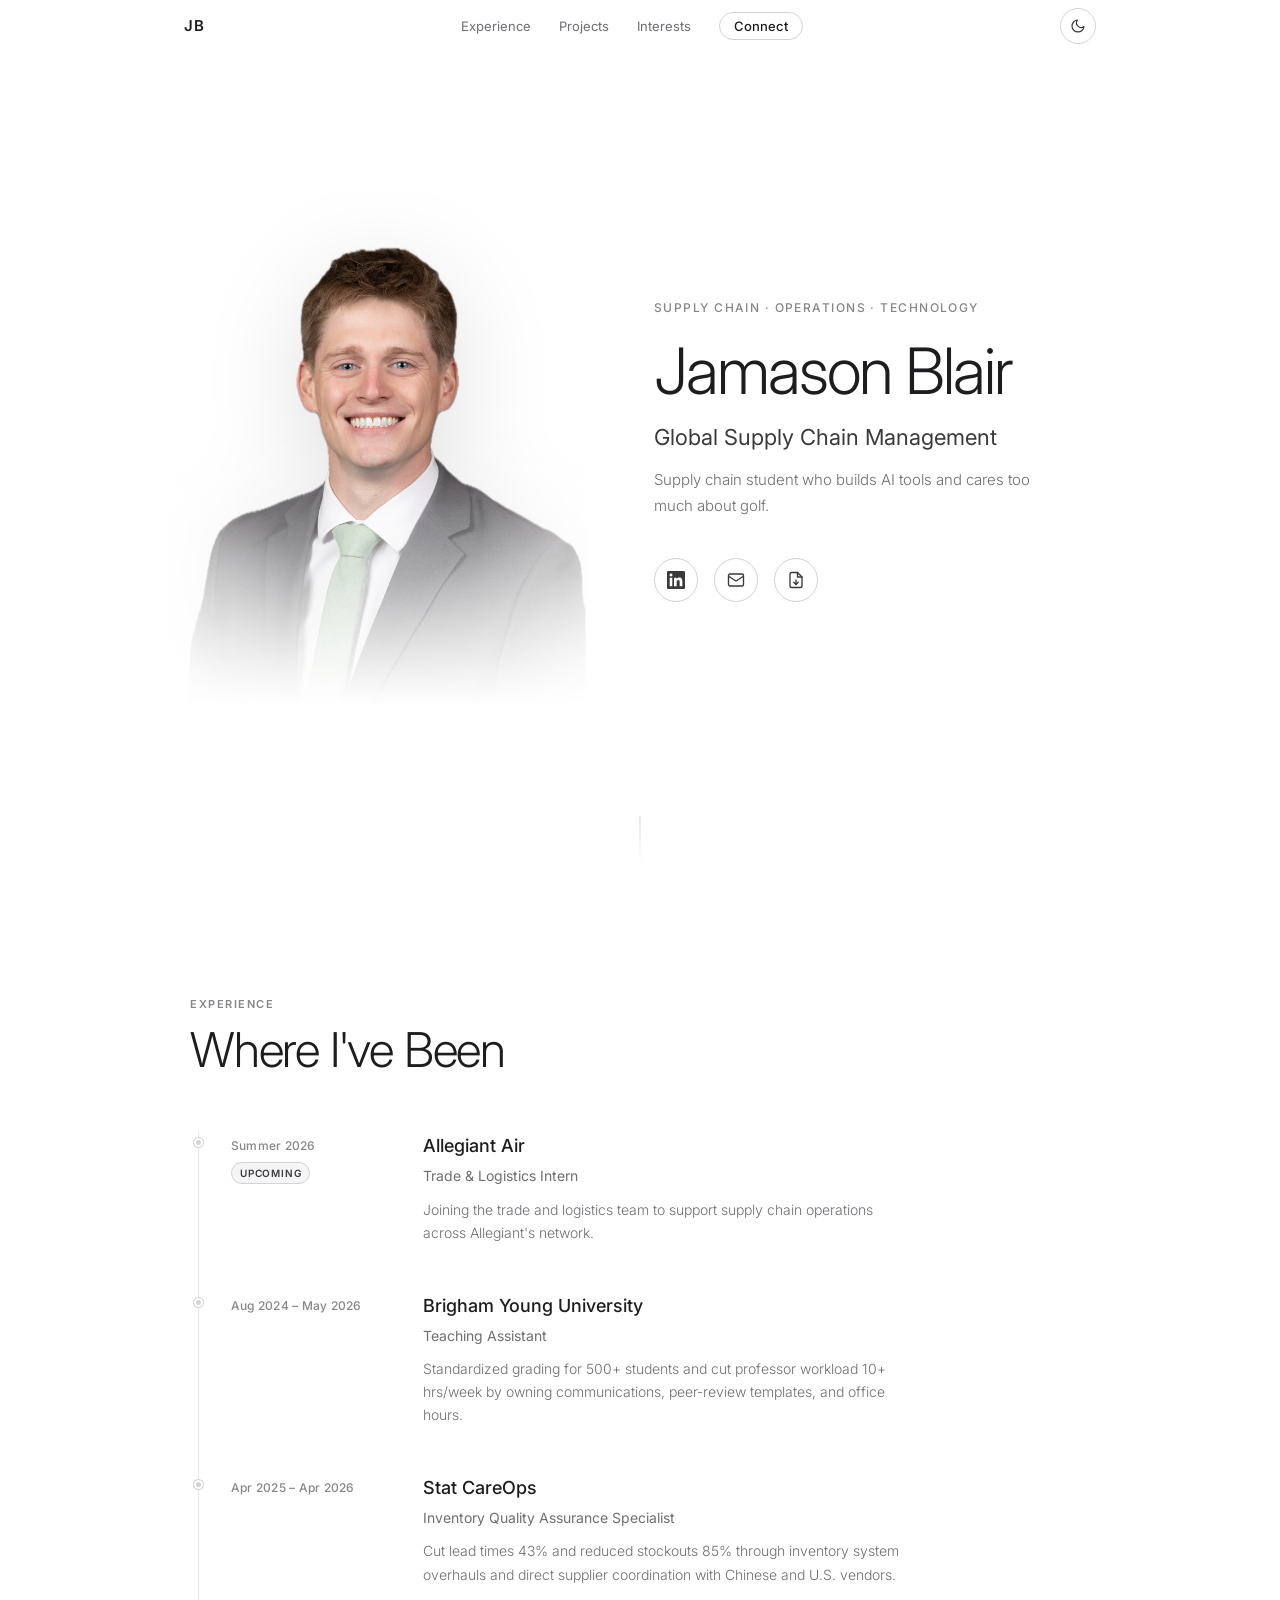
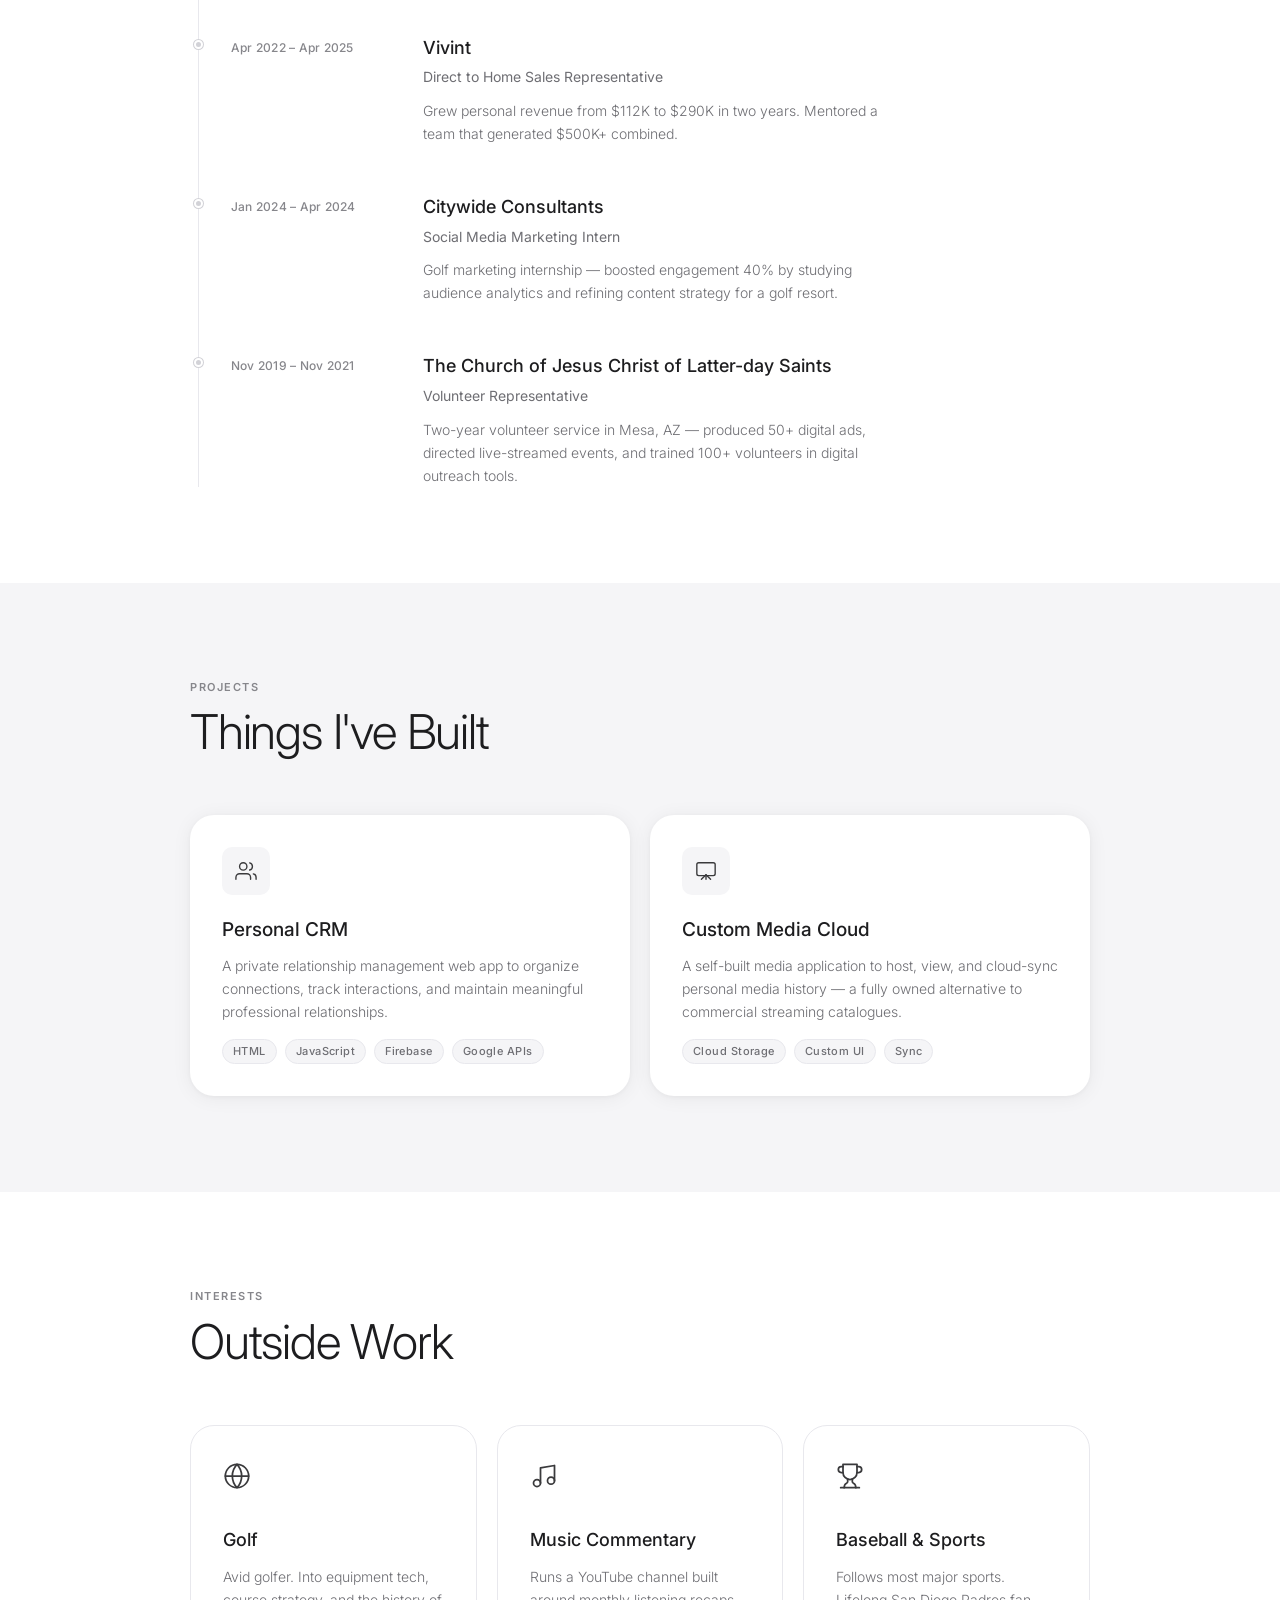
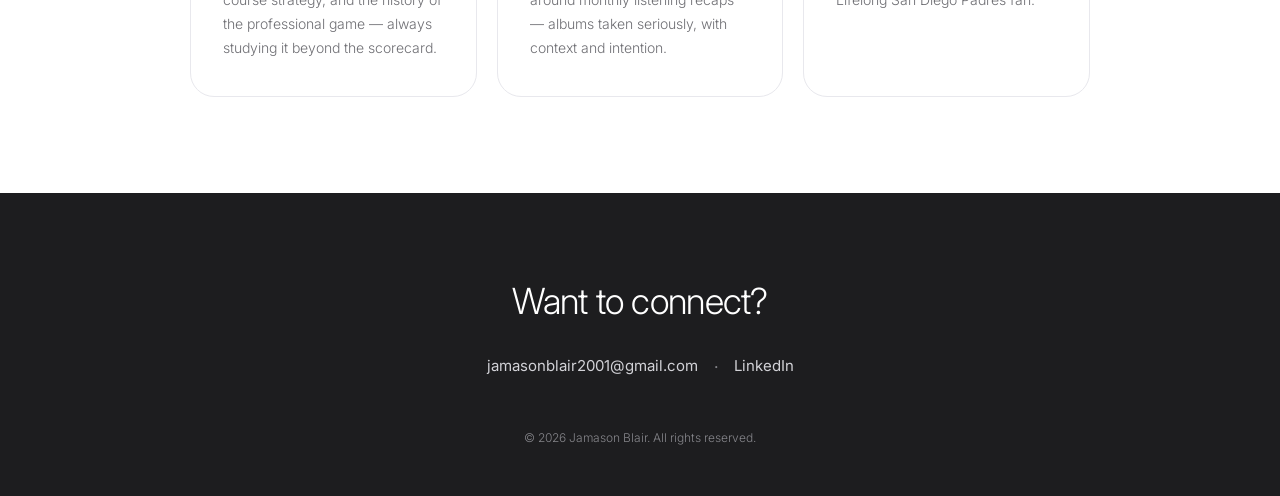
==== commit e4285cef: "Widen timeline date column to prevent wrapping Co-Authored-By: Claude Sonnet 4.6 <noreply@anthropic." ====
--- a/online-resume/index.html
+++ b/online-resume/index.html
@@ -371,7 +371,7 @@
       position: relative;
       padding-bottom: 48px;
       display: grid;
-      grid-template-columns: 120px 1fr;
+      grid-template-columns: 160px 1fr;
       gap: 0 32px;
     }
     .timeline-item:last-child { padding-bottom: 0; }
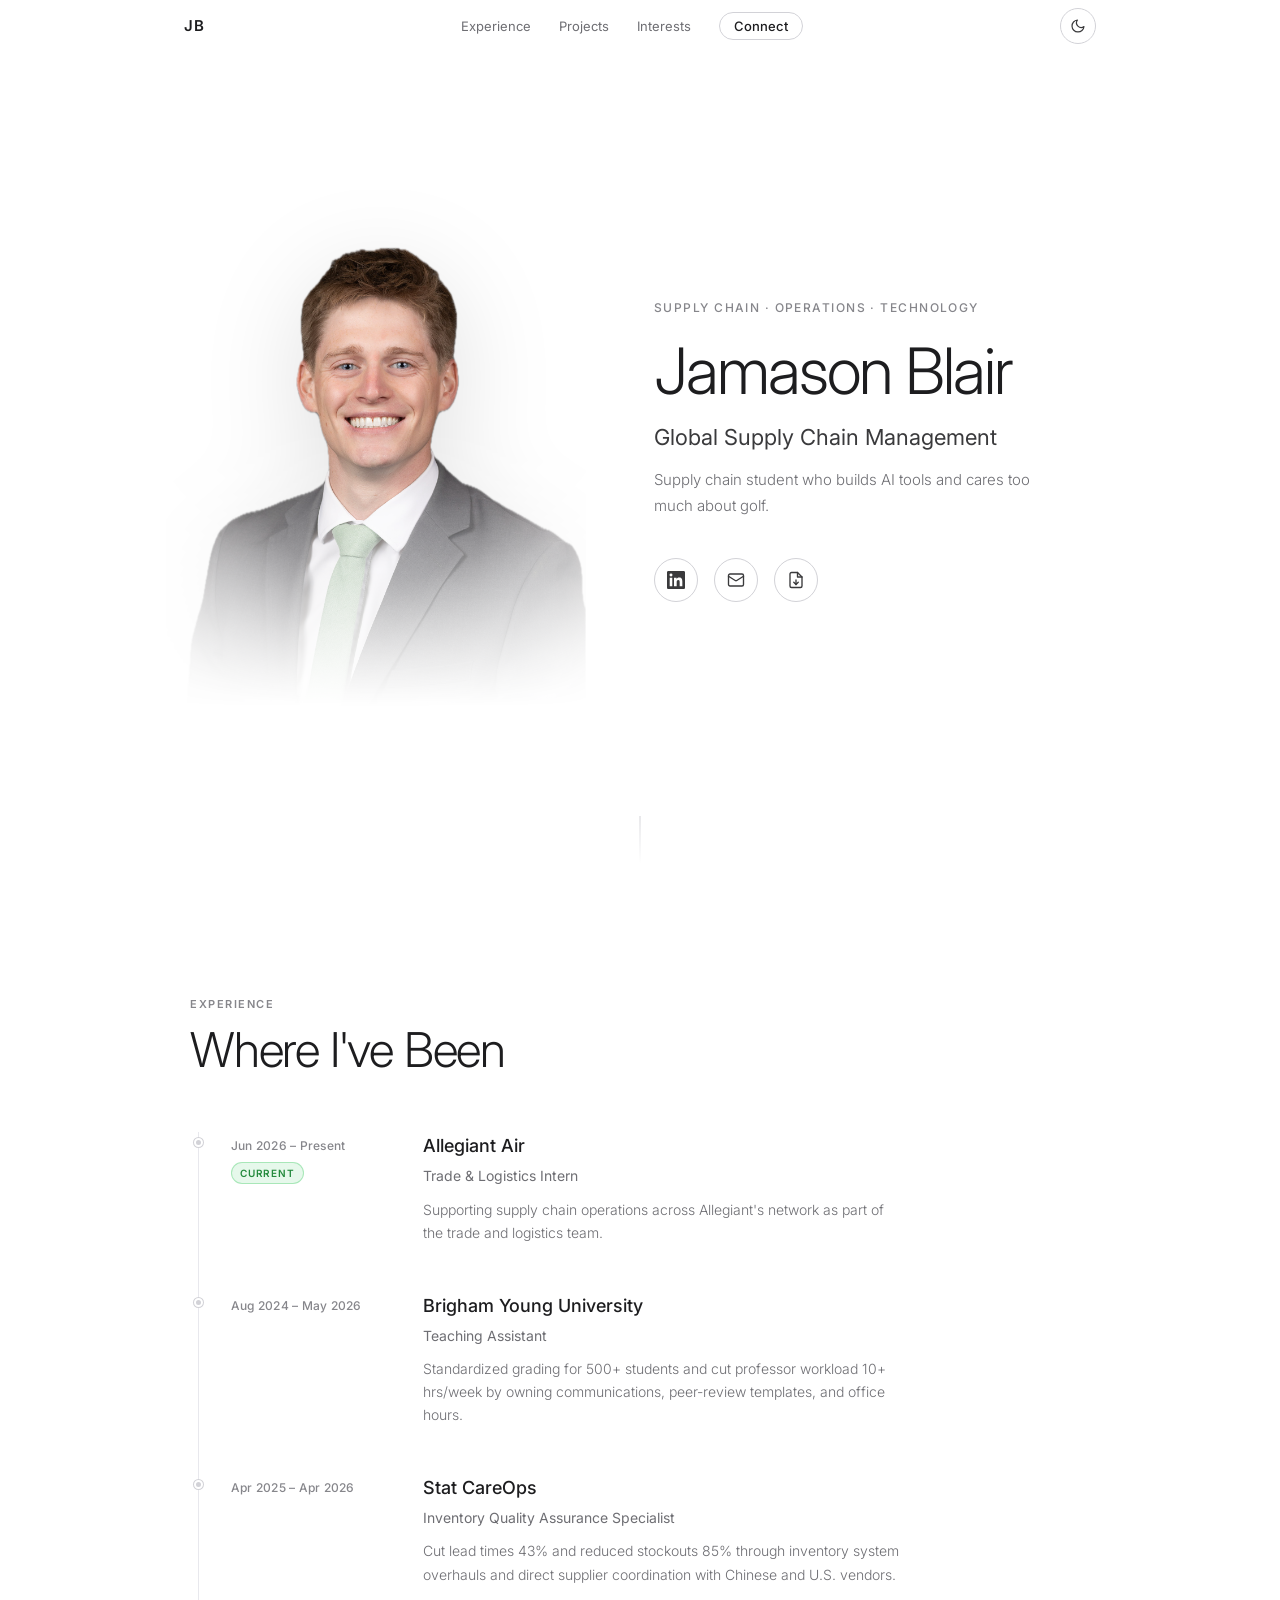
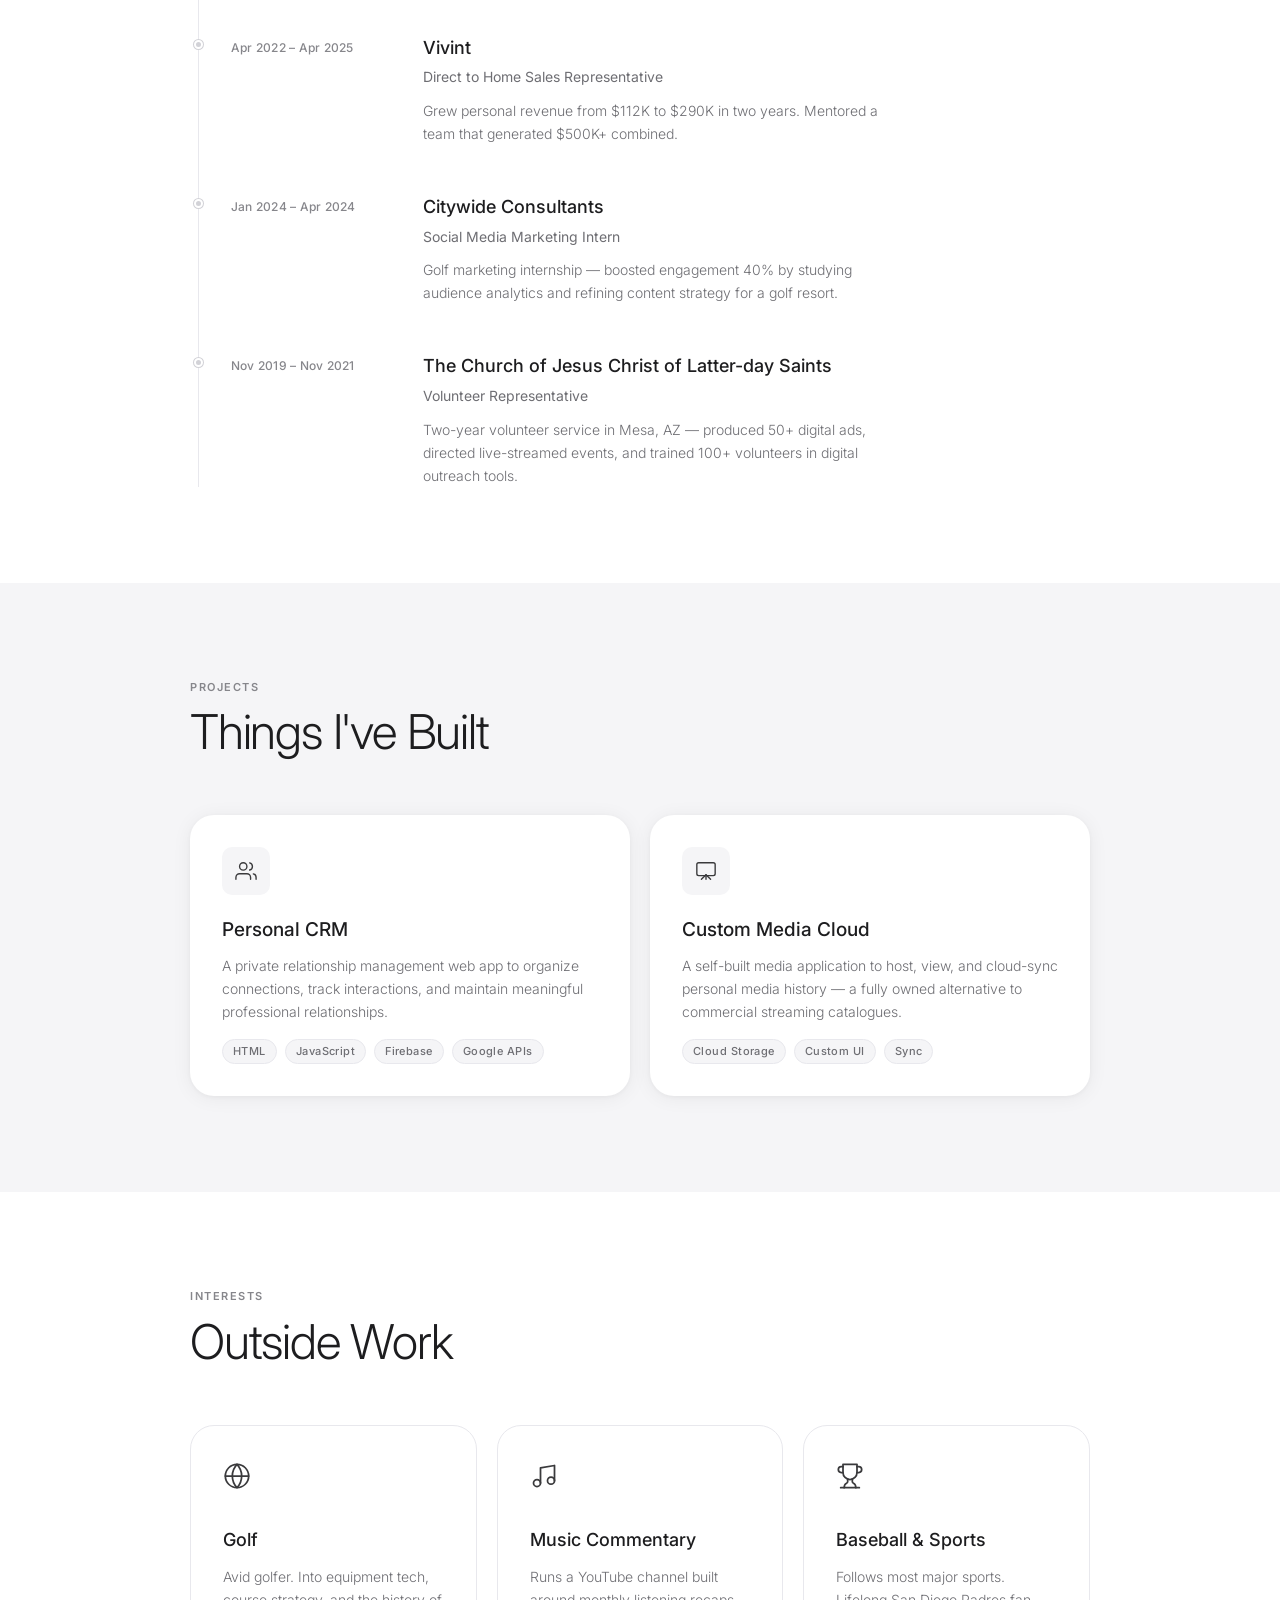
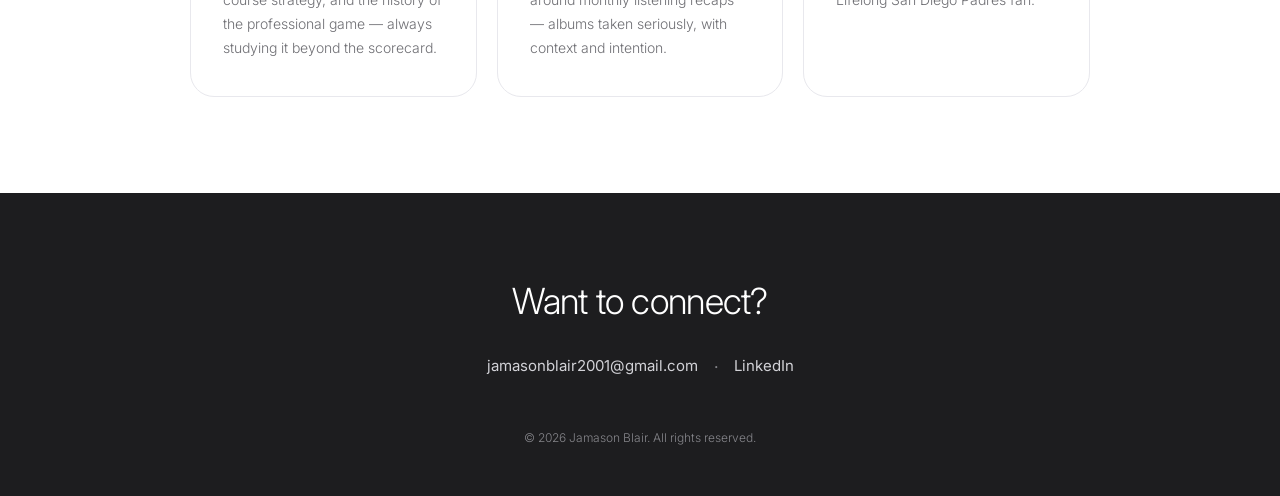
==== commit 012cdae1: "Mark Allegiant internship as current" ====
--- a/online-resume/index.html
+++ b/online-resume/index.html
@@ -417,6 +417,11 @@
       background: var(--bg-alt);
       color: var(--ink);
       border: 1px solid var(--border-mid);
+    }
+    .timeline-status.current {
+      background: rgba(52, 199, 89, 0.12);
+      color: #248a3d;
+      border: 1px solid rgba(52, 199, 89, 0.35);
     }
 
     .timeline-company {
@@ -685,13 +690,13 @@
 
         <div class="timeline-item fade-up">
           <div class="timeline-meta">
-            <span class="timeline-date">Summer 2026</span>
-            <span class="timeline-status upcoming">Upcoming</span>
+            <span class="timeline-date">Jun 2026 – Present</span>
+            <span class="timeline-status current">Current</span>
           </div>
           <div class="timeline-content">
             <h3 class="timeline-company">Allegiant Air</h3>
             <p class="timeline-role">Trade &amp; Logistics Intern</p>
-            <p class="timeline-desc">Joining the trade and logistics team to support supply chain operations across Allegiant's network.</p>
+            <p class="timeline-desc">Supporting supply chain operations across Allegiant's network as part of the trade and logistics team.</p>
           </div>
         </div>
 
